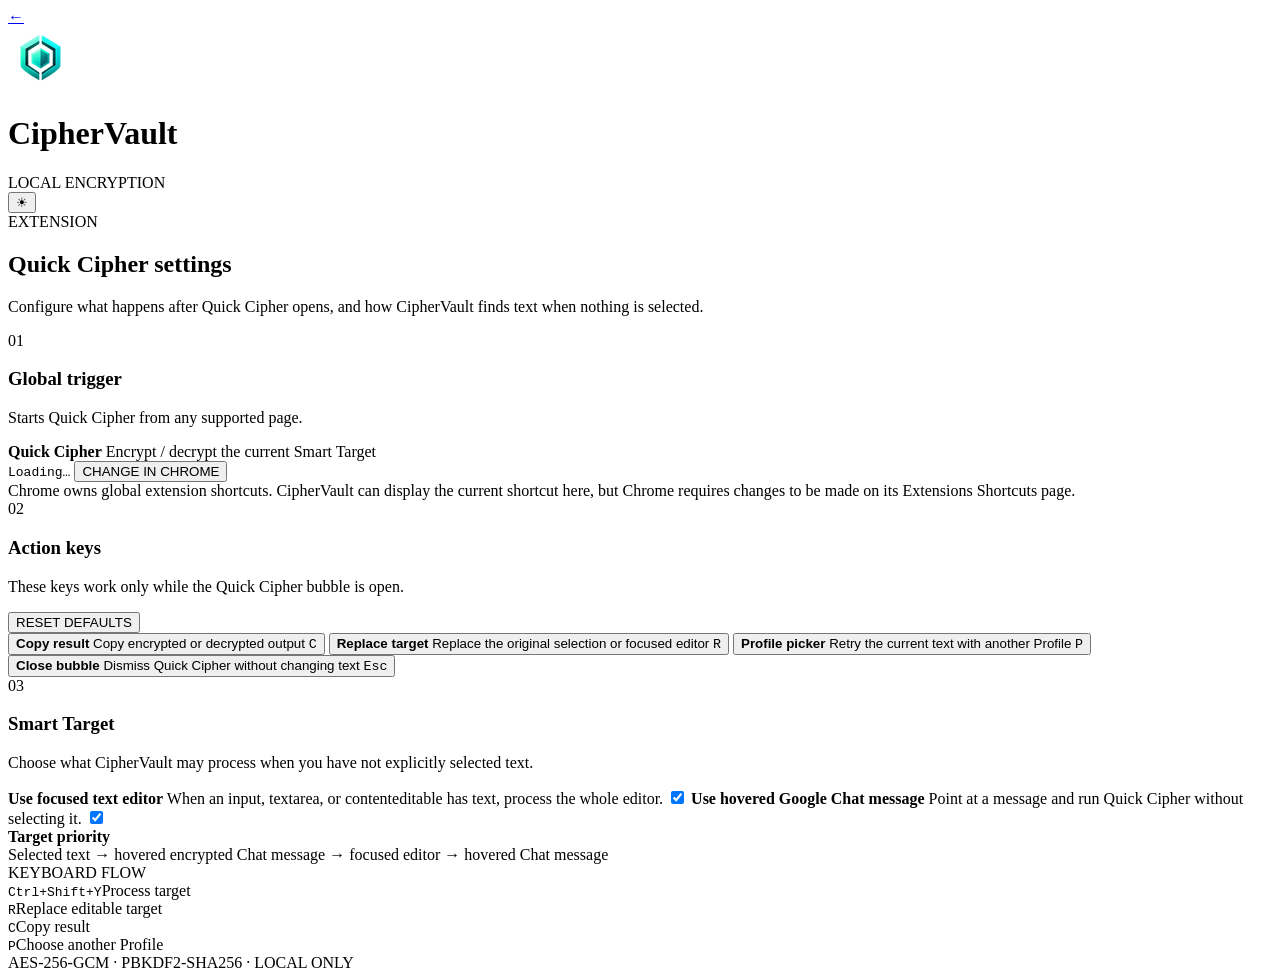
==== settings.html @ 43d810f4 "Add Quick Cipher settings page" ====
<!DOCTYPE html>
<html lang="en" data-theme="dark">
<head>
    <meta charset="UTF-8">
    <meta name="viewport" content="width=device-width, initial-scale=1.0">
    <meta name="color-scheme" content="dark light">
    <title>CipherVault — Quick Cipher</title>
    <link rel="icon" type="image/png" sizes="32x32" href="./icons/icon32.png">
    <link rel="stylesheet" href="settings.css">
</head>
<body>
    <main class="settings-shell">
        <header class="settings-header">
            <a class="back-link" href="index.html" aria-label="Back to CipherVault">←</a>
            <div class="brand-area">
                <img src="./icons/icon64.png" alt="CipherVault">
                <div>
                    <h1><span>Cipher</span><strong>Vault</strong></h1>
                    <span>LOCAL ENCRYPTION</span>
                </div>
            </div>
            <button id="settingsThemeToggle" class="icon-button" type="button" aria-label="Toggle theme">☀</button>
        </header>

        <section class="settings-intro">
            <span class="eyebrow">EXTENSION</span>
            <h2>Quick Cipher settings</h2>
            <p>Configure what happens after Quick Cipher opens, and how CipherVault finds text when nothing is selected.</p>
        </section>

        <section class="settings-card">
            <div class="section-heading">
                <div>
                    <span class="section-index">01</span>
                    <div>
                        <h3>Global trigger</h3>
                        <p>Starts Quick Cipher from any supported page.</p>
                    </div>
                </div>
            </div>

            <div class="setting-row global-row">
                <div class="setting-copy">
                    <strong>Quick Cipher</strong>
                    <span>Encrypt / decrypt the current Smart Target</span>
                </div>
                <div class="global-control">
                    <kbd id="globalShortcut">Loading…</kbd>
                    <button id="changeGlobalShortcut" class="secondary-button" type="button">CHANGE IN CHROME</button>
                </div>
            </div>

            <div class="notice">
                Chrome owns global extension shortcuts. CipherVault can display the current shortcut here, but Chrome requires changes to be made on its Extensions Shortcuts page.
            </div>
        </section>

        <section class="settings-card">
            <div class="section-heading action-heading">
                <div>
                    <span class="section-index">02</span>
                    <div>
                        <h3>Action keys</h3>
                        <p>These keys work only while the Quick Cipher bubble is open.</p>
                    </div>
                </div>
                <button id="resetActionKeys" class="text-button" type="button">RESET DEFAULTS</button>
            </div>

            <div class="key-grid">
                <button class="key-setting" type="button" data-action="copy">
                    <span class="key-copy">
                        <strong>Copy result</strong>
                        <span>Copy encrypted or decrypted output</span>
                    </span>
                    <kbd data-binding="copy">C</kbd>
                </button>

                <button class="key-setting" type="button" data-action="replace">
                    <span class="key-copy">
                        <strong>Replace target</strong>
                        <span>Replace the original selection or focused editor</span>
                    </span>
                    <kbd data-binding="replace">R</kbd>
                </button>

                <button class="key-setting" type="button" data-action="profile">
                    <span class="key-copy">
                        <strong>Profile picker</strong>
                        <span>Retry the current text with another Profile</span>
                    </span>
                    <kbd data-binding="profile">P</kbd>
                </button>

                <button class="key-setting" type="button" data-action="close">
                    <span class="key-copy">
                        <strong>Close bubble</strong>
                        <span>Dismiss Quick Cipher without changing text</span>
                    </span>
                    <kbd data-binding="close">Esc</kbd>
                </button>
            </div>

            <div id="captureHint" class="capture-hint" hidden>
                Press the new shortcut now. Modifier-only keys are ignored. Some browser/system-reserved combinations may not reach the page.
            </div>
            <div id="settingsError" class="settings-error" hidden></div>
        </section>

        <section class="settings-card">
            <div class="section-heading">
                <div>
                    <span class="section-index">03</span>
                    <div>
                        <h3>Smart Target</h3>
                        <p>Choose what CipherVault may process when you have not explicitly selected text.</p>
                    </div>
                </div>
            </div>

            <label class="toggle-row">
                <span>
                    <strong>Use focused text editor</strong>
                    <span>When an input, textarea, or contenteditable has text, process the whole editor.</span>
                </span>
                <input id="smartFocusedEditor" type="checkbox" checked>
                <span class="toggle"></span>
            </label>

            <label class="toggle-row">
                <span>
                    <strong>Use hovered Google Chat message</strong>
                    <span>Point at a message and run Quick Cipher without selecting it.</span>
                </span>
                <input id="smartHoveredGoogleChat" type="checkbox" checked>
                <span class="toggle"></span>
            </label>

            <div class="priority-box">
                <strong>Target priority</strong>
                <div>Selected text → hovered encrypted Chat message → focused editor → hovered Chat message</div>
            </div>
        </section>

        <section class="settings-card flow-card">
            <span class="eyebrow">KEYBOARD FLOW</span>
            <div class="flow-line"><kbd id="flowGlobalKey">Ctrl+Shift+Y</kbd><span>Process target</span></div>
            <div class="flow-line"><kbd id="flowReplaceKey">R</kbd><span>Replace editable target</span></div>
            <div class="flow-line"><kbd id="flowCopyKey">C</kbd><span>Copy result</span></div>
            <div class="flow-line"><kbd id="flowProfileKey">P</kbd><span>Choose another Profile</span></div>
        </section>

        <footer class="settings-footer">AES-256-GCM · PBKDF2-SHA256 · LOCAL ONLY</footer>
    </main>

    <div id="settingsToast" class="toast" role="status" aria-live="polite" hidden></div>
    <script src="settings.js"></script>
</body>
</html>
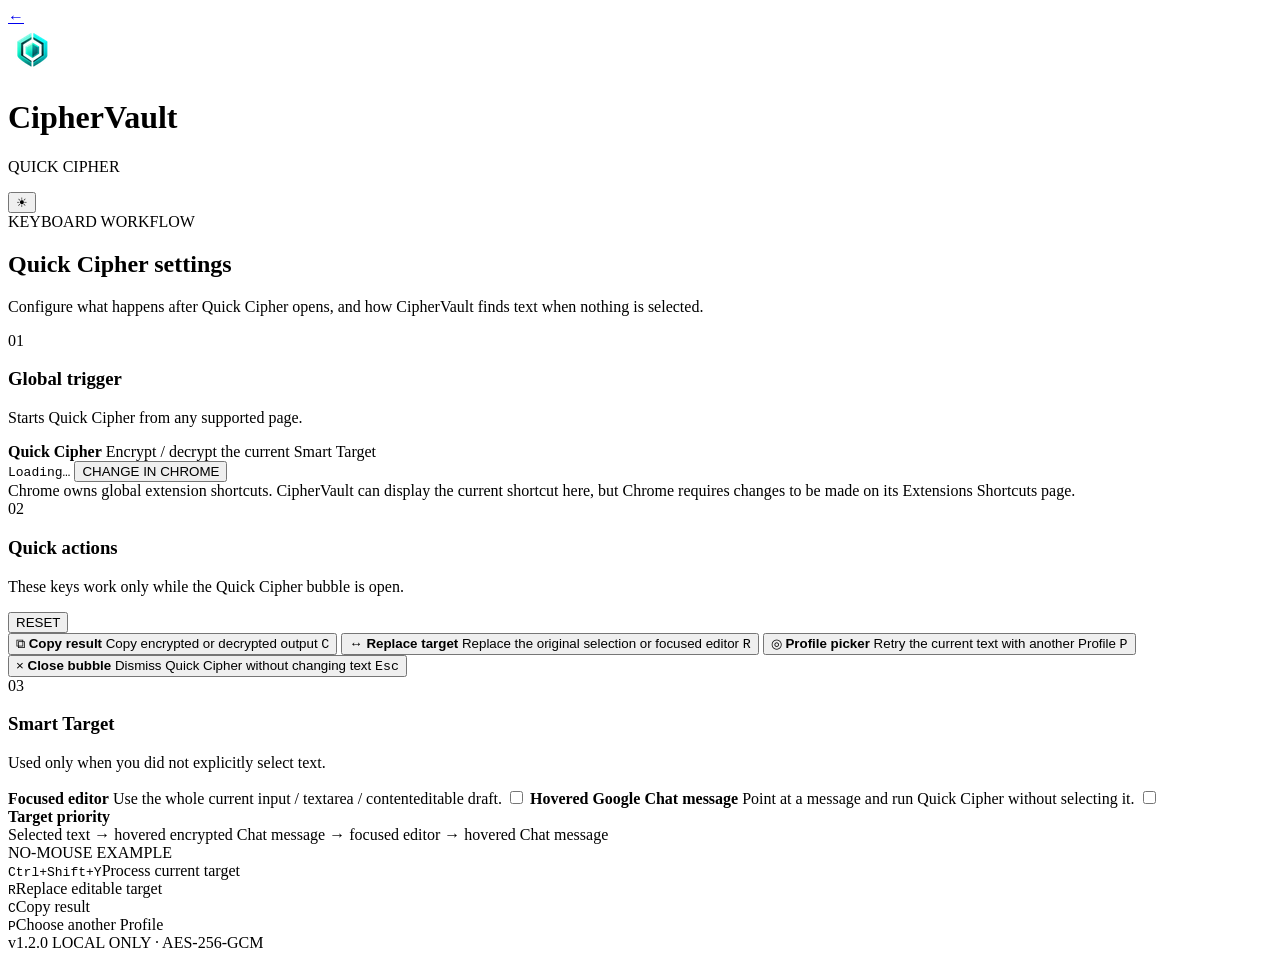
==== commit ef79147e: "Align Quick Cipher settings markup" ====
--- a/settings.html
+++ b/settings.html
@@ -11,19 +11,21 @@
 <body>
     <main class="settings-shell">
         <header class="settings-header">
-            <a class="back-link" href="index.html" aria-label="Back to CipherVault">←</a>
-            <div class="brand-area">
-                <img src="./icons/icon64.png" alt="CipherVault">
+            <a class="back-button" href="index.html" aria-label="Back to CipherVault" title="Back">←</a>
+
+            <div class="brand">
+                <img src="./icons/icon48.png" alt="" class="brand-icon">
                 <div>
-                    <h1><span>Cipher</span><strong>Vault</strong></h1>
-                    <span>LOCAL ENCRYPTION</span>
+                    <h1>Cipher<span>Vault</span></h1>
+                    <p>QUICK CIPHER</p>
                 </div>
             </div>
-            <button id="settingsThemeToggle" class="icon-button" type="button" aria-label="Toggle theme">☀</button>
+
+            <button id="settingsThemeToggle" class="icon-button" type="button" title="Switch theme" aria-label="Switch theme">☀</button>
         </header>
 
-        <section class="settings-intro">
-            <span class="eyebrow">EXTENSION</span>
+        <section class="intro-card">
+            <span class="eyebrow">KEYBOARD WORKFLOW</span>
             <h2>Quick Cipher settings</h2>
             <p>Configure what happens after Quick Cipher opens, and how CipherVault finds text when nothing is selected.</p>
         </section>
@@ -31,7 +33,7 @@
         <section class="settings-card">
             <div class="section-heading">
                 <div>
-                    <span class="section-index">01</span>
+                    <span class="section-number">01</span>
                     <div>
                         <h3>Global trigger</h3>
                         <p>Starts Quick Cipher from any supported page.</p>
@@ -50,26 +52,27 @@
                 </div>
             </div>
 
-            <div class="notice">
+            <div class="info-note">
                 Chrome owns global extension shortcuts. CipherVault can display the current shortcut here, but Chrome requires changes to be made on its Extensions Shortcuts page.
             </div>
         </section>
 
         <section class="settings-card">
-            <div class="section-heading action-heading">
+            <div class="section-heading">
                 <div>
-                    <span class="section-index">02</span>
+                    <span class="section-number">02</span>
                     <div>
-                        <h3>Action keys</h3>
+                        <h3>Quick actions</h3>
                         <p>These keys work only while the Quick Cipher bubble is open.</p>
                     </div>
                 </div>
-                <button id="resetActionKeys" class="text-button" type="button">RESET DEFAULTS</button>
+                <button id="resetActionKeys" class="tiny-button" type="button">RESET</button>
             </div>
 
-            <div class="key-grid">
+            <div class="action-list">
                 <button class="key-setting" type="button" data-action="copy">
-                    <span class="key-copy">
+                    <span class="action-icon">⧉</span>
+                    <span class="setting-copy">
                         <strong>Copy result</strong>
                         <span>Copy encrypted or decrypted output</span>
                     </span>
@@ -77,7 +80,8 @@
                 </button>
 
                 <button class="key-setting" type="button" data-action="replace">
-                    <span class="key-copy">
+                    <span class="action-icon">↔</span>
+                    <span class="setting-copy">
                         <strong>Replace target</strong>
                         <span>Replace the original selection or focused editor</span>
                     </span>
@@ -85,7 +89,8 @@
                 </button>
 
                 <button class="key-setting" type="button" data-action="profile">
-                    <span class="key-copy">
+                    <span class="action-icon">◎</span>
+                    <span class="setting-copy">
                         <strong>Profile picker</strong>
                         <span>Retry the current text with another Profile</span>
                     </span>
@@ -93,7 +98,8 @@
                 </button>
 
                 <button class="key-setting" type="button" data-action="close">
-                    <span class="key-copy">
+                    <span class="action-icon">×</span>
+                    <span class="setting-copy">
                         <strong>Close bubble</strong>
                         <span>Dismiss Quick Cipher without changing text</span>
                     </span>
@@ -110,30 +116,30 @@
         <section class="settings-card">
             <div class="section-heading">
                 <div>
-                    <span class="section-index">03</span>
+                    <span class="section-number">03</span>
                     <div>
                         <h3>Smart Target</h3>
-                        <p>Choose what CipherVault may process when you have not explicitly selected text.</p>
+                        <p>Used only when you did not explicitly select text.</p>
                     </div>
                 </div>
             </div>
 
             <label class="toggle-row">
-                <span>
-                    <strong>Use focused text editor</strong>
-                    <span>When an input, textarea, or contenteditable has text, process the whole editor.</span>
+                <span class="setting-copy">
+                    <strong>Focused editor</strong>
+                    <span>Use the whole current input / textarea / contenteditable draft.</span>
                 </span>
-                <input id="smartFocusedEditor" type="checkbox" checked>
-                <span class="toggle"></span>
+                <input id="smartFocusedEditor" type="checkbox">
+                <span class="switch" aria-hidden="true"></span>
             </label>
 
             <label class="toggle-row">
-                <span>
-                    <strong>Use hovered Google Chat message</strong>
+                <span class="setting-copy">
+                    <strong>Hovered Google Chat message</strong>
                     <span>Point at a message and run Quick Cipher without selecting it.</span>
                 </span>
-                <input id="smartHoveredGoogleChat" type="checkbox" checked>
-                <span class="toggle"></span>
+                <input id="smartHoveredGoogleChat" type="checkbox">
+                <span class="switch" aria-hidden="true"></span>
             </label>
 
             <div class="priority-box">
@@ -142,18 +148,21 @@
             </div>
         </section>
 
-        <section class="settings-card flow-card">
-            <span class="eyebrow">KEYBOARD FLOW</span>
-            <div class="flow-line"><kbd id="flowGlobalKey">Ctrl+Shift+Y</kbd><span>Process target</span></div>
+        <section class="flow-card">
+            <span class="eyebrow">NO-MOUSE EXAMPLE</span>
+            <div class="flow-line"><kbd id="flowGlobalKey">Ctrl+Shift+Y</kbd><span>Process current target</span></div>
             <div class="flow-line"><kbd id="flowReplaceKey">R</kbd><span>Replace editable target</span></div>
             <div class="flow-line"><kbd id="flowCopyKey">C</kbd><span>Copy result</span></div>
             <div class="flow-line"><kbd id="flowProfileKey">P</kbd><span>Choose another Profile</span></div>
         </section>
 
-        <footer class="settings-footer">AES-256-GCM · PBKDF2-SHA256 · LOCAL ONLY</footer>
+        <footer class="settings-footer">
+            <span>v1.2.0</span>
+            <span>LOCAL ONLY · AES-256-GCM</span>
+        </footer>
     </main>
 
-    <div id="settingsToast" class="toast" role="status" aria-live="polite" hidden></div>
+    <div id="settingsToast" class="toast" hidden></div>
     <script src="settings.js"></script>
 </body>
 </html>
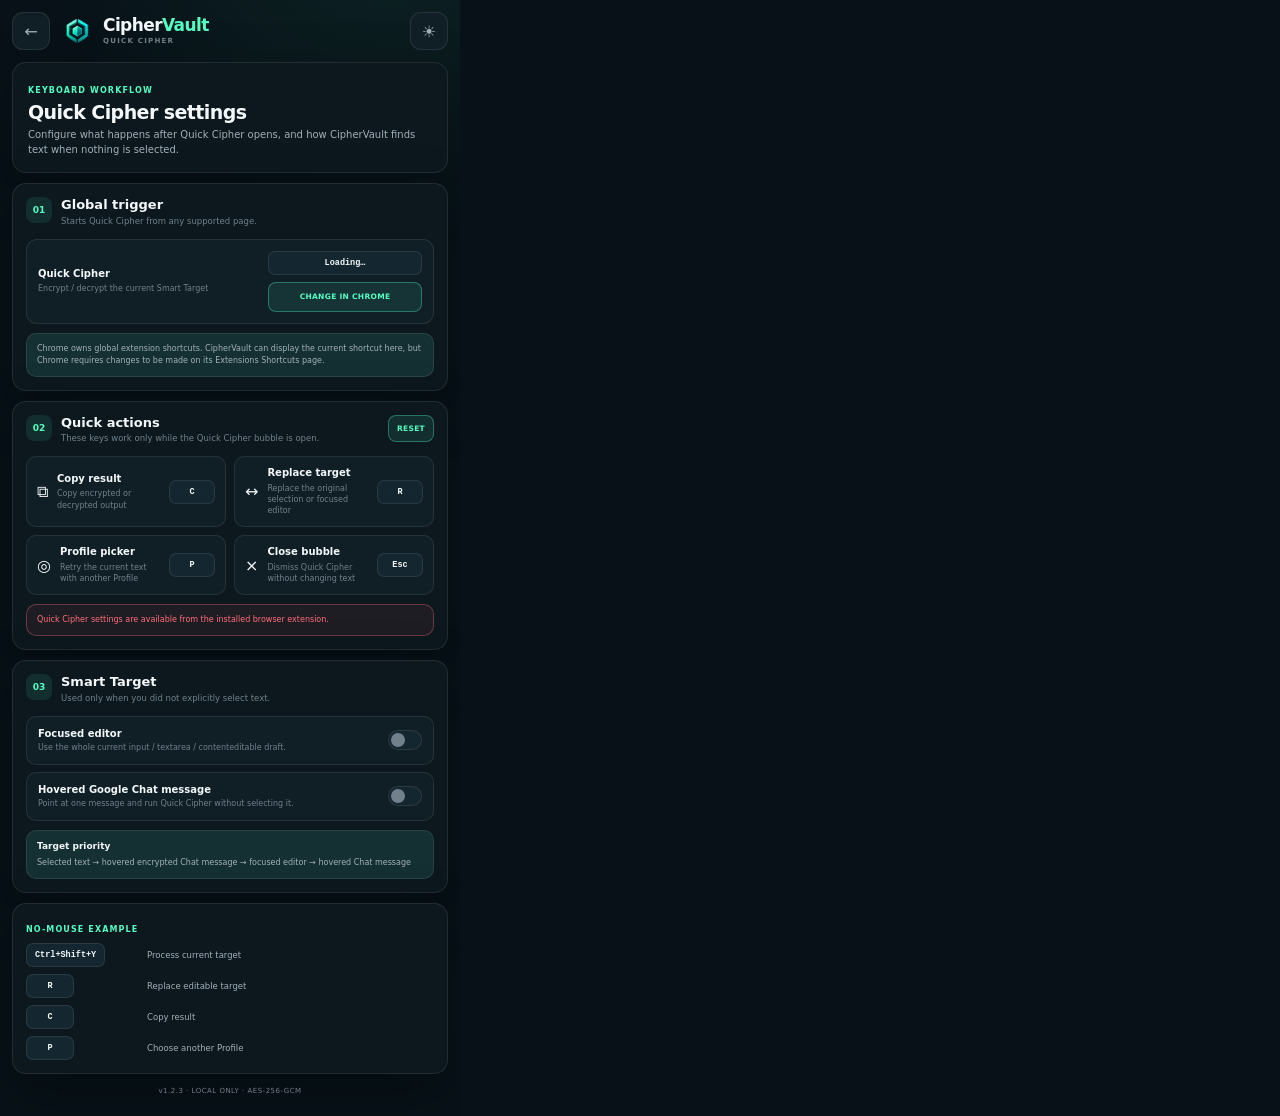
==== commit 5184d795: "Fix Smart Target selection and settings toggles" ====
--- a/settings.html
+++ b/settings.html
@@ -11,20 +11,20 @@
 <body>
     <main class="settings-shell">
         <header class="settings-header">
-            <a class="back-button" href="index.html" aria-label="Back to CipherVault" title="Back">←</a>
+            <a class="back-link" href="index.html" aria-label="Back to CipherVault" title="Back">←</a>
 
-            <div class="brand">
+            <div class="brand-area">
                 <img src="./icons/icon48.png" alt="" class="brand-icon">
                 <div>
-                    <h1>Cipher<span>Vault</span></h1>
-                    <p>QUICK CIPHER</p>
+                    <h1>Cipher<strong>Vault</strong></h1>
+                    <span>QUICK CIPHER</span>
                 </div>
             </div>
 
             <button id="settingsThemeToggle" class="icon-button" type="button" title="Switch theme" aria-label="Switch theme">☀</button>
         </header>
 
-        <section class="intro-card">
+        <section class="settings-intro">
             <span class="eyebrow">KEYBOARD WORKFLOW</span>
             <h2>Quick Cipher settings</h2>
             <p>Configure what happens after Quick Cipher opens, and how CipherVault finds text when nothing is selected.</p>
@@ -33,7 +33,7 @@
         <section class="settings-card">
             <div class="section-heading">
                 <div>
-                    <span class="section-number">01</span>
+                    <span class="section-index">01</span>
                     <div>
                         <h3>Global trigger</h3>
                         <p>Starts Quick Cipher from any supported page.</p>
@@ -41,7 +41,7 @@
                 </div>
             </div>
 
-            <div class="setting-row global-row">
+            <div class="global-row">
                 <div class="setting-copy">
                     <strong>Quick Cipher</strong>
                     <span>Encrypt / decrypt the current Smart Target</span>
@@ -52,7 +52,7 @@
                 </div>
             </div>
 
-            <div class="info-note">
+            <div class="notice">
                 Chrome owns global extension shortcuts. CipherVault can display the current shortcut here, but Chrome requires changes to be made on its Extensions Shortcuts page.
             </div>
         </section>
@@ -60,19 +60,19 @@
         <section class="settings-card">
             <div class="section-heading">
                 <div>
-                    <span class="section-number">02</span>
+                    <span class="section-index">02</span>
                     <div>
                         <h3>Quick actions</h3>
                         <p>These keys work only while the Quick Cipher bubble is open.</p>
                     </div>
                 </div>
-                <button id="resetActionKeys" class="tiny-button" type="button">RESET</button>
+                <button id="resetActionKeys" class="text-button" type="button">RESET</button>
             </div>
 
-            <div class="action-list">
+            <div class="key-grid">
                 <button class="key-setting" type="button" data-action="copy">
                     <span class="action-icon">⧉</span>
-                    <span class="setting-copy">
+                    <span class="key-copy">
                         <strong>Copy result</strong>
                         <span>Copy encrypted or decrypted output</span>
                     </span>
@@ -81,7 +81,7 @@
 
                 <button class="key-setting" type="button" data-action="replace">
                     <span class="action-icon">↔</span>
-                    <span class="setting-copy">
+                    <span class="key-copy">
                         <strong>Replace target</strong>
                         <span>Replace the original selection or focused editor</span>
                     </span>
@@ -90,7 +90,7 @@
 
                 <button class="key-setting" type="button" data-action="profile">
                     <span class="action-icon">◎</span>
-                    <span class="setting-copy">
+                    <span class="key-copy">
                         <strong>Profile picker</strong>
                         <span>Retry the current text with another Profile</span>
                     </span>
@@ -99,7 +99,7 @@
 
                 <button class="key-setting" type="button" data-action="close">
                     <span class="action-icon">×</span>
-                    <span class="setting-copy">
+                    <span class="key-copy">
                         <strong>Close bubble</strong>
                         <span>Dismiss Quick Cipher without changing text</span>
                     </span>
@@ -116,7 +116,7 @@
         <section class="settings-card">
             <div class="section-heading">
                 <div>
-                    <span class="section-number">03</span>
+                    <span class="section-index">03</span>
                     <div>
                         <h3>Smart Target</h3>
                         <p>Used only when you did not explicitly select text.</p>
@@ -124,22 +124,22 @@
                 </div>
             </div>
 
-            <label class="toggle-row">
-                <span class="setting-copy">
+            <label class="toggle-row" data-setting-row="focusedEditor">
+                <span>
                     <strong>Focused editor</strong>
                     <span>Use the whole current input / textarea / contenteditable draft.</span>
                 </span>
                 <input id="smartFocusedEditor" type="checkbox">
-                <span class="switch" aria-hidden="true"></span>
+                <span class="toggle" aria-hidden="true"></span>
             </label>
 
-            <label class="toggle-row">
-                <span class="setting-copy">
+            <label class="toggle-row" data-setting-row="hoveredGoogleChat">
+                <span>
                     <strong>Hovered Google Chat message</strong>
-                    <span>Point at a message and run Quick Cipher without selecting it.</span>
+                    <span>Point at one message and run Quick Cipher without selecting it.</span>
                 </span>
                 <input id="smartHoveredGoogleChat" type="checkbox">
-                <span class="switch" aria-hidden="true"></span>
+                <span class="toggle" aria-hidden="true"></span>
             </label>
 
             <div class="priority-box">
@@ -157,8 +157,8 @@
         </section>
 
         <footer class="settings-footer">
-            <span>v1.2.0</span>
-            <span>LOCAL ONLY · AES-256-GCM</span>
+            <span>v1.2.3</span>
+            <span> · LOCAL ONLY · AES-256-GCM</span>
         </footer>
     </main>
 
--- a/settings.css
+++ b/settings.css
@@ -0,0 +1,515 @@
+:root {
+    --bg: #071117;
+    --surface: #0c171e;
+    --surface-2: #101e26;
+    --surface-3: #142730;
+    --border: rgba(255, 255, 255, 0.09);
+    --border-strong: rgba(84, 255, 194, 0.34);
+    --text: #f4f8f9;
+    --text-soft: #a2b0b9;
+    --muted: #71808a;
+    --accent: #54ffc2;
+    --accent-2: #20d9ad;
+    --accent-soft: rgba(84, 255, 194, 0.10);
+    --danger: #ff6d76;
+    --shadow: 0 18px 55px rgba(0, 0, 0, 0.26);
+}
+
+:root[data-theme="light"] {
+    --bg: #eef3f5;
+    --surface: #ffffff;
+    --surface-2: #f7fafb;
+    --surface-3: #eef4f5;
+    --border: rgba(15, 23, 42, 0.10);
+    --border-strong: rgba(20, 180, 135, 0.30);
+    --text: #172033;
+    --text-soft: #5e6b78;
+    --muted: #85919d;
+    --accent: #0cae82;
+    --accent-2: #069873;
+    --accent-soft: rgba(12, 174, 130, 0.09);
+    --danger: #d84e59;
+    --shadow: 0 16px 42px rgba(36, 50, 60, 0.12);
+}
+
+* {
+    box-sizing: border-box;
+}
+
+html,
+body {
+    margin: 0;
+    width: 460px !important;
+    min-width: 460px !important;
+    max-width: 460px !important;
+    min-height: 580px;
+    overflow-x: hidden;
+}
+
+html {
+    background: var(--bg);
+}
+
+body {
+    background:
+        radial-gradient(circle at 85% -10%, rgba(84, 255, 194, .08), transparent 28%),
+        var(--bg);
+    color: var(--text);
+    font-family: Inter, ui-sans-serif, system-ui, -apple-system, BlinkMacSystemFont, "Segoe UI", sans-serif;
+    overflow-y: auto;
+}
+
+button,
+input {
+    font: inherit;
+}
+
+button {
+    color: inherit;
+}
+
+button:focus-visible,
+a:focus-visible,
+input:focus-visible {
+    outline: 2px solid var(--accent);
+    outline-offset: 2px;
+}
+
+.settings-shell {
+    width: 100%;
+    padding: 12px;
+}
+
+.settings-header {
+    display: grid;
+    grid-template-columns: 38px minmax(0, 1fr) 38px;
+    gap: 10px;
+    align-items: center;
+    margin-bottom: 12px;
+}
+
+.back-link,
+.icon-button {
+    width: 38px;
+    height: 38px;
+    display: grid;
+    place-items: center;
+    border: 1px solid var(--border);
+    border-radius: 11px;
+    background: var(--surface-2);
+    color: var(--text-soft);
+    text-decoration: none;
+    cursor: pointer;
+}
+
+.back-link:hover,
+.icon-button:hover {
+    border-color: var(--border-strong);
+    color: var(--accent);
+}
+
+.brand-area {
+    display: flex;
+    align-items: center;
+    gap: 9px;
+    min-width: 0;
+}
+
+.brand-area img {
+    width: 34px;
+    height: 34px;
+    flex: 0 0 auto;
+}
+
+.brand-area > div {
+    min-width: 0;
+}
+
+.brand-area h1 {
+    margin: 0;
+    font-size: 17px;
+    line-height: 1;
+    letter-spacing: -.035em;
+    white-space: nowrap;
+}
+
+.brand-area h1 strong {
+    color: var(--accent);
+}
+
+.brand-area > div > span {
+    display: block;
+    margin-top: 3px;
+    color: var(--muted);
+    font-size: 7px;
+    font-weight: 800;
+    letter-spacing: .18em;
+}
+
+.settings-intro,
+.settings-card,
+.flow-card {
+    width: 100%;
+    margin-bottom: 10px;
+    border: 1px solid var(--border);
+    border-radius: 14px;
+    background: var(--surface);
+    box-shadow: var(--shadow);
+}
+
+.settings-intro {
+    padding: 15px;
+}
+
+.eyebrow {
+    color: var(--accent);
+    font-size: 8px;
+    font-weight: 850;
+    letter-spacing: .14em;
+}
+
+.settings-intro h2 {
+    margin: 5px 0 4px;
+    font-size: 19px;
+    line-height: 1.12;
+    letter-spacing: -.03em;
+}
+
+.settings-intro p {
+    margin: 0;
+    color: var(--text-soft);
+    font-size: 10px;
+    line-height: 1.5;
+}
+
+.settings-card {
+    padding: 13px;
+}
+
+.section-heading {
+    display: flex;
+    align-items: flex-start;
+    justify-content: space-between;
+    gap: 10px;
+    margin-bottom: 11px;
+}
+
+.section-heading > div {
+    display: flex;
+    align-items: flex-start;
+    gap: 9px;
+    min-width: 0;
+}
+
+.section-index {
+    width: 26px;
+    height: 26px;
+    flex: 0 0 26px;
+    display: grid;
+    place-items: center;
+    border-radius: 8px;
+    background: var(--accent-soft);
+    color: var(--accent);
+    font-size: 9px;
+    font-weight: 900;
+}
+
+.section-heading h3 {
+    margin: 0;
+    font-size: 13px;
+    line-height: 1.2;
+}
+
+.section-heading p {
+    margin: 3px 0 0;
+    color: var(--muted);
+    font-size: 8.5px;
+    line-height: 1.4;
+}
+
+.global-row {
+    width: 100%;
+    display: flex;
+    align-items: center;
+    gap: 12px;
+    padding: 11px;
+    border: 1px solid var(--border);
+    border-radius: 11px;
+    background: var(--surface-2);
+}
+
+.setting-copy,
+.key-copy {
+    min-width: 0;
+    flex: 1 1 auto;
+    display: grid;
+    gap: 3px;
+}
+
+.setting-copy strong,
+.key-copy strong {
+    font-size: 10px;
+    line-height: 1.25;
+}
+
+.setting-copy span,
+.key-copy span {
+    color: var(--muted);
+    font-size: 8px;
+    line-height: 1.4;
+}
+
+.global-control {
+    flex: 0 0 154px;
+    display: grid;
+    justify-items: stretch;
+    gap: 7px;
+}
+
+kbd {
+    min-width: 48px;
+    display: inline-flex;
+    align-items: center;
+    justify-content: center;
+    padding: 6px 8px;
+    border: 1px solid var(--border);
+    border-radius: 7px;
+    background: var(--surface-3);
+    color: var(--text);
+    font-family: ui-monospace, SFMono-Regular, Menlo, Consolas, monospace;
+    font-size: 8.5px;
+    font-weight: 800;
+    white-space: nowrap;
+}
+
+.secondary-button,
+.text-button {
+    border: 1px solid var(--border-strong);
+    border-radius: 8px;
+    background: var(--accent-soft);
+    color: var(--accent);
+    cursor: pointer;
+    font-size: 7.5px;
+    font-weight: 850;
+    letter-spacing: .04em;
+}
+
+.secondary-button {
+    min-height: 30px;
+    padding: 0 9px;
+}
+
+.text-button {
+    flex: 0 0 auto;
+    min-height: 27px;
+    padding: 0 8px;
+}
+
+.secondary-button:hover,
+.text-button:hover {
+    background: color-mix(in srgb, var(--accent-soft) 65%, var(--accent) 15%);
+}
+
+.notice,
+.priority-box,
+.capture-hint,
+.settings-error {
+    margin-top: 9px;
+    padding: 9px 10px;
+    border-radius: 10px;
+    font-size: 8px;
+    line-height: 1.5;
+}
+
+.notice,
+.priority-box {
+    border: 1px solid var(--border);
+    background: color-mix(in srgb, var(--surface-2) 92%, var(--accent) 8%);
+    color: var(--text-soft);
+}
+
+.priority-box strong {
+    display: block;
+    margin-bottom: 3px;
+    color: var(--text);
+    font-size: 9px;
+}
+
+.capture-hint {
+    border: 1px solid var(--border-strong);
+    background: var(--accent-soft);
+    color: var(--accent);
+}
+
+.settings-error {
+    border: 1px solid color-mix(in srgb, var(--danger) 35%, transparent);
+    background: color-mix(in srgb, var(--danger) 8%, transparent);
+    color: var(--danger);
+}
+
+.key-grid {
+    display: grid;
+    grid-template-columns: 1fr 1fr;
+    gap: 8px;
+}
+
+.key-setting {
+    width: 100%;
+    min-width: 0;
+    display: flex;
+    align-items: center;
+    gap: 9px;
+    padding: 10px;
+    border: 1px solid var(--border);
+    border-radius: 10px;
+    background: var(--surface-2);
+    cursor: pointer;
+    text-align: left;
+}
+
+.key-setting:hover,
+.key-setting.listening {
+    border-color: var(--border-strong);
+}
+
+.key-setting.listening {
+    background: var(--accent-soft);
+}
+
+.key-setting kbd {
+    flex: 0 0 auto;
+    min-width: 46px;
+}
+
+.toggle-row {
+    width: 100%;
+    position: relative;
+    display: flex;
+    align-items: center;
+    gap: 12px;
+    margin-top: 7px;
+    padding: 11px;
+    border: 1px solid var(--border);
+    border-radius: 10px;
+    background: var(--surface-2);
+    cursor: pointer;
+}
+
+.toggle-row > span:first-child {
+    min-width: 0;
+    flex: 1 1 auto;
+    display: grid;
+    gap: 3px;
+}
+
+.toggle-row > span:first-child strong {
+    font-size: 10px;
+}
+
+.toggle-row > span:first-child span {
+    color: var(--muted);
+    font-size: 8px;
+    line-height: 1.4;
+}
+
+.toggle-row input {
+    position: absolute;
+    opacity: 0;
+    pointer-events: none;
+}
+
+.toggle {
+    width: 34px;
+    height: 20px;
+    flex: 0 0 34px;
+    position: relative;
+    border: 1px solid var(--border);
+    border-radius: 999px;
+    background: var(--surface-3);
+    transition: .16s ease;
+}
+
+.toggle::after {
+    content: "";
+    position: absolute;
+    top: 2px;
+    left: 2px;
+    width: 14px;
+    height: 14px;
+    border-radius: 50%;
+    background: var(--muted);
+    transition: .16s ease;
+}
+
+.toggle-row input:checked + .toggle {
+    border-color: transparent;
+    background: linear-gradient(135deg, var(--accent), var(--accent-2));
+}
+
+.toggle-row input:checked + .toggle::after {
+    left: 16px;
+    background: #06241b;
+}
+
+.flow-card {
+    padding: 13px;
+}
+
+.flow-line {
+    display: grid;
+    grid-template-columns: 112px minmax(0, 1fr);
+    align-items: center;
+    gap: 9px;
+    margin-top: 7px;
+}
+
+.flow-line span {
+    color: var(--text-soft);
+    font-size: 8.5px;
+}
+
+.flow-line kbd {
+    justify-self: start;
+}
+
+.settings-footer {
+    padding: 3px 4px 9px;
+    color: var(--muted);
+    font-size: 7px;
+    letter-spacing: .07em;
+    text-align: center;
+}
+
+.toast {
+    position: fixed;
+    left: 50%;
+    bottom: 14px;
+    z-index: 1000;
+    transform: translateX(-50%);
+    max-width: calc(100% - 28px);
+    padding: 9px 12px;
+    border: 1px solid var(--border-strong);
+    border-radius: 9px;
+    background: var(--surface);
+    color: var(--accent);
+    box-shadow: var(--shadow);
+    font-size: 8px;
+    font-weight: 800;
+    text-align: center;
+}
+
+@media (max-width: 380px) {
+    .key-grid {
+        grid-template-columns: 1fr;
+    }
+
+    .global-row {
+        align-items: stretch;
+        flex-direction: column;
+    }
+
+    .global-control {
+        flex-basis: auto;
+        width: 100%;
+    }
+}
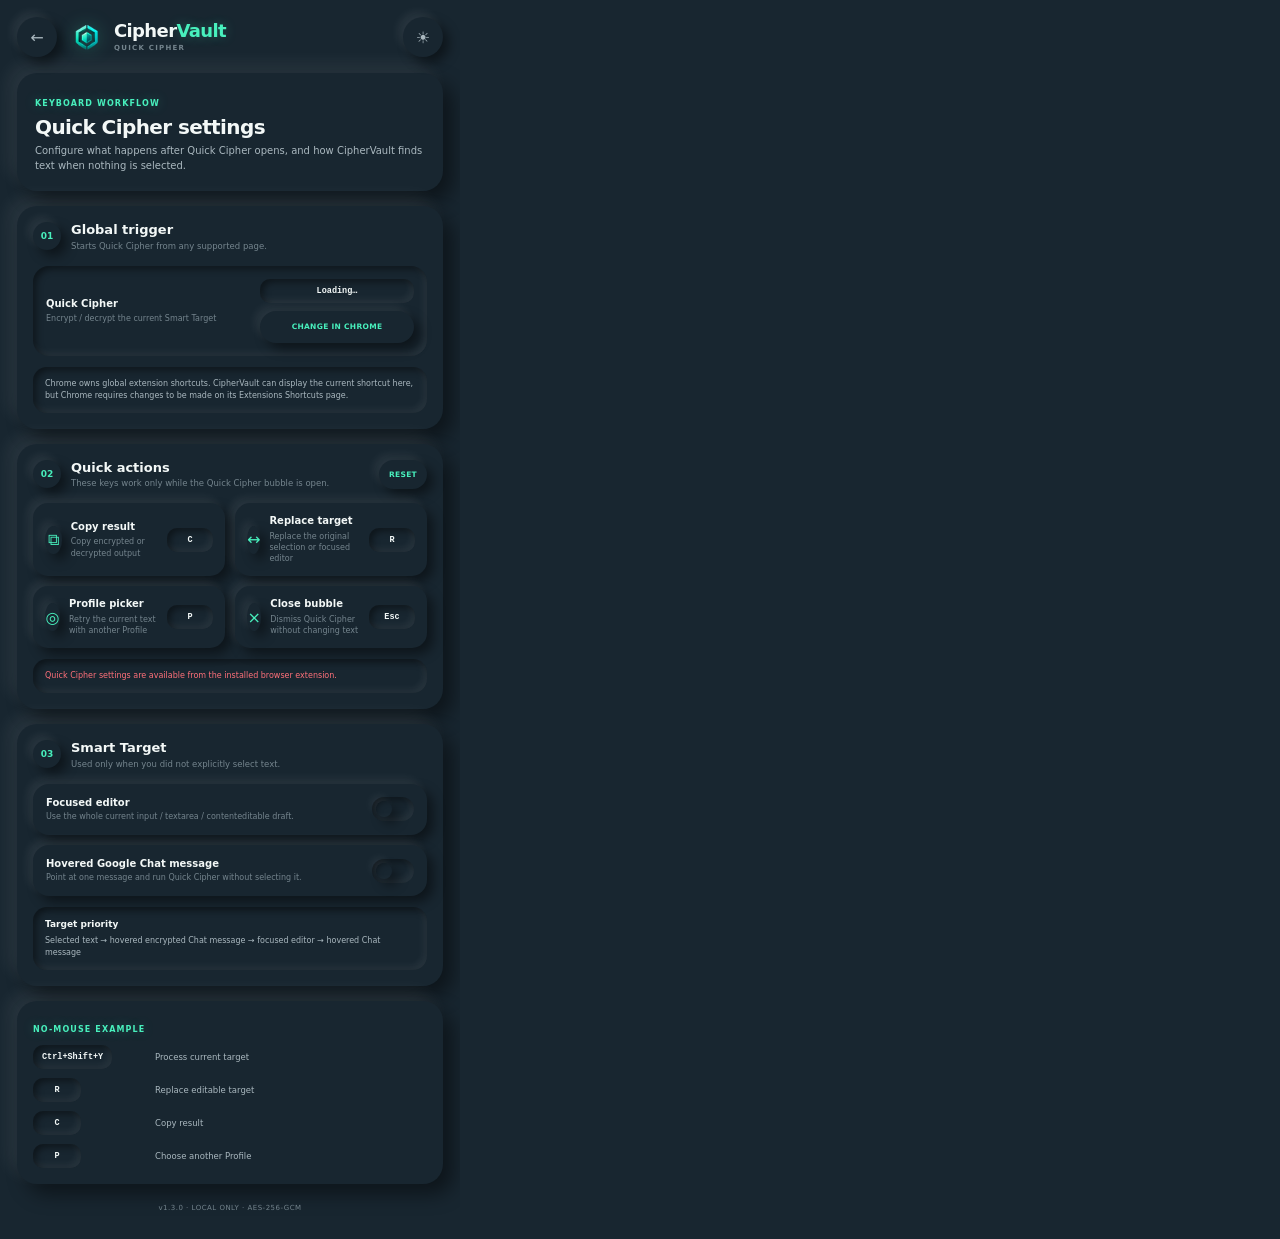
==== commit 2f815daf: "Redesign CipherVault with pure green neumorphism" ====
--- a/settings.html
+++ b/settings.html
@@ -157,7 +157,7 @@
         </section>
 
         <footer class="settings-footer">
-            <span>v1.2.3</span>
+            <span>v1.3.0</span>
             <span> · LOCAL ONLY · AES-256-GCM</span>
         </footer>
     </main>
--- a/settings.css
+++ b/settings.css
@@ -1,515 +1,46 @@
 :root {
-    --bg: #071117;
-    --surface: #0c171e;
-    --surface-2: #101e26;
-    --surface-3: #142730;
-    --border: rgba(255, 255, 255, 0.09);
-    --border-strong: rgba(84, 255, 194, 0.34);
-    --text: #f4f8f9;
-    --text-soft: #a2b0b9;
-    --muted: #71808a;
-    --accent: #54ffc2;
-    --accent-2: #20d9ad;
-    --accent-soft: rgba(84, 255, 194, 0.10);
-    --danger: #ff6d76;
-    --shadow: 0 18px 55px rgba(0, 0, 0, 0.26);
+    --bg:#182630; --surface:#182630; --surface-soft:#1c2b36;
+    --text:#f3f8f7; --text-soft:#aab8bf; --muted:#74848d;
+    --accent:#48f0bd; --accent-2:#20d7a2; --accent-soft:rgba(72,240,189,.15); --accent-glow:rgba(72,240,189,.28);
+    --danger:#ff707a;
+    --neu-light:rgba(255,255,255,.075); --neu-dark:rgba(0,0,0,.46);
+    --raised:10px 10px 20px var(--neu-dark),-9px -9px 18px var(--neu-light);
+    --raised-sm:6px 6px 12px var(--neu-dark),-5px -5px 10px var(--neu-light);
+    --inset:inset 5px 5px 10px var(--neu-dark),inset -5px -5px 10px var(--neu-light);
+    --inset-sm:inset 3px 3px 7px var(--neu-dark),inset -3px -3px 7px var(--neu-light);
 }
-
 :root[data-theme="light"] {
-    --bg: #eef3f5;
-    --surface: #ffffff;
-    --surface-2: #f7fafb;
-    --surface-3: #eef4f5;
-    --border: rgba(15, 23, 42, 0.10);
-    --border-strong: rgba(20, 180, 135, 0.30);
-    --text: #172033;
-    --text-soft: #5e6b78;
-    --muted: #85919d;
-    --accent: #0cae82;
-    --accent-2: #069873;
-    --accent-soft: rgba(12, 174, 130, 0.09);
-    --danger: #d84e59;
-    --shadow: 0 16px 42px rgba(36, 50, 60, 0.12);
+    --bg:#e7edf3; --surface:#e7edf3; --surface-soft:#edf2f7;
+    --text:#26364d; --text-soft:#607188; --muted:#8290a1;
+    --accent:#19c996; --accent-2:#0eb987; --accent-soft:rgba(25,201,150,.13); --accent-glow:rgba(25,201,150,.20);
+    --danger:#d95663;
+    --neu-light:rgba(255,255,255,.96); --neu-dark:rgba(164,176,190,.48);
+    --raised:10px 10px 20px var(--neu-dark),-10px -10px 20px var(--neu-light);
+    --raised-sm:6px 6px 12px var(--neu-dark),-6px -6px 12px var(--neu-light);
+    --inset:inset 5px 5px 10px var(--neu-dark),inset -5px -5px 10px var(--neu-light);
+    --inset-sm:inset 3px 3px 7px var(--neu-dark),inset -3px -3px 7px var(--neu-light);
 }
-
-* {
-    box-sizing: border-box;
-}
-
-html,
-body {
-    margin: 0;
-    width: 460px !important;
-    min-width: 460px !important;
-    max-width: 460px !important;
-    min-height: 580px;
-    overflow-x: hidden;
-}
-
-html {
-    background: var(--bg);
-}
-
-body {
-    background:
-        radial-gradient(circle at 85% -10%, rgba(84, 255, 194, .08), transparent 28%),
-        var(--bg);
-    color: var(--text);
-    font-family: Inter, ui-sans-serif, system-ui, -apple-system, BlinkMacSystemFont, "Segoe UI", sans-serif;
-    overflow-y: auto;
-}
-
-button,
-input {
-    font: inherit;
-}
-
-button {
-    color: inherit;
-}
-
-button:focus-visible,
-a:focus-visible,
-input:focus-visible {
-    outline: 2px solid var(--accent);
-    outline-offset: 2px;
-}
-
-.settings-shell {
-    width: 100%;
-    padding: 12px;
-}
-
-.settings-header {
-    display: grid;
-    grid-template-columns: 38px minmax(0, 1fr) 38px;
-    gap: 10px;
-    align-items: center;
-    margin-bottom: 12px;
-}
-
-.back-link,
-.icon-button {
-    width: 38px;
-    height: 38px;
-    display: grid;
-    place-items: center;
-    border: 1px solid var(--border);
-    border-radius: 11px;
-    background: var(--surface-2);
-    color: var(--text-soft);
-    text-decoration: none;
-    cursor: pointer;
-}
-
-.back-link:hover,
-.icon-button:hover {
-    border-color: var(--border-strong);
-    color: var(--accent);
-}
-
-.brand-area {
-    display: flex;
-    align-items: center;
-    gap: 9px;
-    min-width: 0;
-}
-
-.brand-area img {
-    width: 34px;
-    height: 34px;
-    flex: 0 0 auto;
-}
-
-.brand-area > div {
-    min-width: 0;
-}
-
-.brand-area h1 {
-    margin: 0;
-    font-size: 17px;
-    line-height: 1;
-    letter-spacing: -.035em;
-    white-space: nowrap;
-}
-
-.brand-area h1 strong {
-    color: var(--accent);
-}
-
-.brand-area > div > span {
-    display: block;
-    margin-top: 3px;
-    color: var(--muted);
-    font-size: 7px;
-    font-weight: 800;
-    letter-spacing: .18em;
-}
-
-.settings-intro,
-.settings-card,
-.flow-card {
-    width: 100%;
-    margin-bottom: 10px;
-    border: 1px solid var(--border);
-    border-radius: 14px;
-    background: var(--surface);
-    box-shadow: var(--shadow);
-}
-
-.settings-intro {
-    padding: 15px;
-}
-
-.eyebrow {
-    color: var(--accent);
-    font-size: 8px;
-    font-weight: 850;
-    letter-spacing: .14em;
-}
-
-.settings-intro h2 {
-    margin: 5px 0 4px;
-    font-size: 19px;
-    line-height: 1.12;
-    letter-spacing: -.03em;
-}
-
-.settings-intro p {
-    margin: 0;
-    color: var(--text-soft);
-    font-size: 10px;
-    line-height: 1.5;
-}
-
-.settings-card {
-    padding: 13px;
-}
-
-.section-heading {
-    display: flex;
-    align-items: flex-start;
-    justify-content: space-between;
-    gap: 10px;
-    margin-bottom: 11px;
-}
-
-.section-heading > div {
-    display: flex;
-    align-items: flex-start;
-    gap: 9px;
-    min-width: 0;
-}
-
-.section-index {
-    width: 26px;
-    height: 26px;
-    flex: 0 0 26px;
-    display: grid;
-    place-items: center;
-    border-radius: 8px;
-    background: var(--accent-soft);
-    color: var(--accent);
-    font-size: 9px;
-    font-weight: 900;
-}
-
-.section-heading h3 {
-    margin: 0;
-    font-size: 13px;
-    line-height: 1.2;
-}
-
-.section-heading p {
-    margin: 3px 0 0;
-    color: var(--muted);
-    font-size: 8.5px;
-    line-height: 1.4;
-}
-
-.global-row {
-    width: 100%;
-    display: flex;
-    align-items: center;
-    gap: 12px;
-    padding: 11px;
-    border: 1px solid var(--border);
-    border-radius: 11px;
-    background: var(--surface-2);
-}
-
-.setting-copy,
-.key-copy {
-    min-width: 0;
-    flex: 1 1 auto;
-    display: grid;
-    gap: 3px;
-}
-
-.setting-copy strong,
-.key-copy strong {
-    font-size: 10px;
-    line-height: 1.25;
-}
-
-.setting-copy span,
-.key-copy span {
-    color: var(--muted);
-    font-size: 8px;
-    line-height: 1.4;
-}
-
-.global-control {
-    flex: 0 0 154px;
-    display: grid;
-    justify-items: stretch;
-    gap: 7px;
-}
-
-kbd {
-    min-width: 48px;
-    display: inline-flex;
-    align-items: center;
-    justify-content: center;
-    padding: 6px 8px;
-    border: 1px solid var(--border);
-    border-radius: 7px;
-    background: var(--surface-3);
-    color: var(--text);
-    font-family: ui-monospace, SFMono-Regular, Menlo, Consolas, monospace;
-    font-size: 8.5px;
-    font-weight: 800;
-    white-space: nowrap;
-}
-
-.secondary-button,
-.text-button {
-    border: 1px solid var(--border-strong);
-    border-radius: 8px;
-    background: var(--accent-soft);
-    color: var(--accent);
-    cursor: pointer;
-    font-size: 7.5px;
-    font-weight: 850;
-    letter-spacing: .04em;
-}
-
-.secondary-button {
-    min-height: 30px;
-    padding: 0 9px;
-}
-
-.text-button {
-    flex: 0 0 auto;
-    min-height: 27px;
-    padding: 0 8px;
-}
-
-.secondary-button:hover,
-.text-button:hover {
-    background: color-mix(in srgb, var(--accent-soft) 65%, var(--accent) 15%);
-}
-
-.notice,
-.priority-box,
-.capture-hint,
-.settings-error {
-    margin-top: 9px;
-    padding: 9px 10px;
-    border-radius: 10px;
-    font-size: 8px;
-    line-height: 1.5;
-}
-
-.notice,
-.priority-box {
-    border: 1px solid var(--border);
-    background: color-mix(in srgb, var(--surface-2) 92%, var(--accent) 8%);
-    color: var(--text-soft);
-}
-
-.priority-box strong {
-    display: block;
-    margin-bottom: 3px;
-    color: var(--text);
-    font-size: 9px;
-}
-
-.capture-hint {
-    border: 1px solid var(--border-strong);
-    background: var(--accent-soft);
-    color: var(--accent);
-}
-
-.settings-error {
-    border: 1px solid color-mix(in srgb, var(--danger) 35%, transparent);
-    background: color-mix(in srgb, var(--danger) 8%, transparent);
-    color: var(--danger);
-}
-
-.key-grid {
-    display: grid;
-    grid-template-columns: 1fr 1fr;
-    gap: 8px;
-}
-
-.key-setting {
-    width: 100%;
-    min-width: 0;
-    display: flex;
-    align-items: center;
-    gap: 9px;
-    padding: 10px;
-    border: 1px solid var(--border);
-    border-radius: 10px;
-    background: var(--surface-2);
-    cursor: pointer;
-    text-align: left;
-}
-
-.key-setting:hover,
-.key-setting.listening {
-    border-color: var(--border-strong);
-}
-
-.key-setting.listening {
-    background: var(--accent-soft);
-}
-
-.key-setting kbd {
-    flex: 0 0 auto;
-    min-width: 46px;
-}
-
-.toggle-row {
-    width: 100%;
-    position: relative;
-    display: flex;
-    align-items: center;
-    gap: 12px;
-    margin-top: 7px;
-    padding: 11px;
-    border: 1px solid var(--border);
-    border-radius: 10px;
-    background: var(--surface-2);
-    cursor: pointer;
-}
-
-.toggle-row > span:first-child {
-    min-width: 0;
-    flex: 1 1 auto;
-    display: grid;
-    gap: 3px;
-}
-
-.toggle-row > span:first-child strong {
-    font-size: 10px;
-}
-
-.toggle-row > span:first-child span {
-    color: var(--muted);
-    font-size: 8px;
-    line-height: 1.4;
-}
-
-.toggle-row input {
-    position: absolute;
-    opacity: 0;
-    pointer-events: none;
-}
-
-.toggle {
-    width: 34px;
-    height: 20px;
-    flex: 0 0 34px;
-    position: relative;
-    border: 1px solid var(--border);
-    border-radius: 999px;
-    background: var(--surface-3);
-    transition: .16s ease;
-}
-
-.toggle::after {
-    content: "";
-    position: absolute;
-    top: 2px;
-    left: 2px;
-    width: 14px;
-    height: 14px;
-    border-radius: 50%;
-    background: var(--muted);
-    transition: .16s ease;
-}
-
-.toggle-row input:checked + .toggle {
-    border-color: transparent;
-    background: linear-gradient(135deg, var(--accent), var(--accent-2));
-}
-
-.toggle-row input:checked + .toggle::after {
-    left: 16px;
-    background: #06241b;
-}
-
-.flow-card {
-    padding: 13px;
-}
-
-.flow-line {
-    display: grid;
-    grid-template-columns: 112px minmax(0, 1fr);
-    align-items: center;
-    gap: 9px;
-    margin-top: 7px;
-}
-
-.flow-line span {
-    color: var(--text-soft);
-    font-size: 8.5px;
-}
-
-.flow-line kbd {
-    justify-self: start;
-}
-
-.settings-footer {
-    padding: 3px 4px 9px;
-    color: var(--muted);
-    font-size: 7px;
-    letter-spacing: .07em;
-    text-align: center;
-}
-
-.toast {
-    position: fixed;
-    left: 50%;
-    bottom: 14px;
-    z-index: 1000;
-    transform: translateX(-50%);
-    max-width: calc(100% - 28px);
-    padding: 9px 12px;
-    border: 1px solid var(--border-strong);
-    border-radius: 9px;
-    background: var(--surface);
-    color: var(--accent);
-    box-shadow: var(--shadow);
-    font-size: 8px;
-    font-weight: 800;
-    text-align: center;
-}
-
-@media (max-width: 380px) {
-    .key-grid {
-        grid-template-columns: 1fr;
-    }
-
-    .global-row {
-        align-items: stretch;
-        flex-direction: column;
-    }
-
-    .global-control {
-        flex-basis: auto;
-        width: 100%;
-    }
-}
+*{box-sizing:border-box}
+html,body{margin:0;width:460px!important;min-width:460px!important;max-width:460px!important;min-height:580px;overflow-x:hidden}
+html{background:var(--bg)}
+body{background:var(--bg);color:var(--text);font-family:Inter,ui-sans-serif,system-ui,-apple-system,BlinkMacSystemFont,"Segoe UI",sans-serif;overflow-y:auto}
+button,input{font:inherit}button{color:inherit}button:focus-visible,a:focus-visible,input:focus-visible{outline:none;box-shadow:var(--inset-sm),0 0 0 2px var(--accent-soft),0 0 16px var(--accent-glow)}
+.settings-shell{width:100%;padding:17px}
+.settings-header{display:grid;grid-template-columns:40px minmax(0,1fr) 40px;gap:12px;align-items:center;margin-bottom:16px}
+.back-link,.icon-button{width:40px;height:40px;display:grid;place-items:center;border:0;border-radius:50%;background:var(--surface);color:var(--text-soft);text-decoration:none;cursor:pointer;box-shadow:var(--raised-sm);transition:.17s ease}
+.back-link:hover,.icon-button:hover{color:var(--accent)}.back-link:active,.icon-button:active{box-shadow:var(--inset-sm);transform:translateY(1px)}
+.brand-area{display:flex;align-items:center;gap:10px;min-width:0}.brand-area img{width:35px;height:35px;flex:0 0 auto;filter:drop-shadow(0 0 9px var(--accent-glow))}.brand-area>div{min-width:0}.brand-area h1{margin:0;font-size:18px;line-height:1;letter-spacing:-.035em;white-space:nowrap}.brand-area h1 strong{color:var(--accent);text-shadow:0 0 12px var(--accent-glow)}.brand-area>div>span{display:block;margin-top:4px;color:var(--muted);font-size:7px;font-weight:800;letter-spacing:.18em}
+.settings-intro,.settings-card,.flow-card{width:100%;margin-bottom:15px;border:0;border-radius:20px;background:var(--surface);box-shadow:var(--raised)}
+.settings-intro{padding:18px}.eyebrow{color:var(--accent);font-size:8px;font-weight:850;letter-spacing:.14em;text-shadow:0 0 12px var(--accent-glow)}.settings-intro h2{margin:6px 0 5px;font-size:20px;line-height:1.12;letter-spacing:-.03em}.settings-intro p{margin:0;color:var(--text-soft);font-size:10px;line-height:1.5}
+.settings-card{padding:16px}.section-heading{display:flex;align-items:flex-start;justify-content:space-between;gap:10px;margin-bottom:13px}.section-heading>div{display:flex;align-items:flex-start;gap:10px;min-width:0}.section-index{width:28px;height:28px;flex:0 0 28px;display:grid;place-items:center;border-radius:50%;background:var(--surface);color:var(--accent);font-size:9px;font-weight:900;box-shadow:var(--raised-sm)}.section-heading h3{margin:0;font-size:13px;line-height:1.2}.section-heading p{margin:3px 0 0;color:var(--muted);font-size:8.5px;line-height:1.4}
+.global-row{width:100%;display:flex;align-items:center;gap:12px;padding:13px;border:0;border-radius:16px;background:var(--surface);box-shadow:var(--inset-sm)}
+.setting-copy,.key-copy{min-width:0;flex:1 1 auto;display:grid;gap:3px}.setting-copy strong,.key-copy strong{font-size:10px;line-height:1.25}.setting-copy span,.key-copy span{color:var(--muted);font-size:8px;line-height:1.4}.global-control{flex:0 0 154px;display:grid;justify-items:stretch;gap:8px}
+kbd{min-width:48px;display:inline-flex;align-items:center;justify-content:center;padding:7px 9px;border:0;border-radius:10px;background:var(--surface);color:var(--text);box-shadow:var(--inset-sm);font-family:ui-monospace,SFMono-Regular,Menlo,Consolas,monospace;font-size:8.5px;font-weight:800;white-space:nowrap}
+.secondary-button,.text-button{border:0;border-radius:999px;background:var(--surface);color:var(--accent);box-shadow:var(--raised-sm);cursor:pointer;font-size:7.5px;font-weight:850;letter-spacing:.04em;transition:.17s ease}.secondary-button{min-height:32px;padding:0 10px}.text-button{flex:0 0 auto;min-height:29px;padding:0 10px}.secondary-button:hover,.text-button:hover{color:var(--accent)}.secondary-button:active,.text-button:active{box-shadow:var(--inset-sm);transform:translateY(1px)}
+.notice,.priority-box,.capture-hint,.settings-error{margin-top:11px;padding:11px 12px;border:0;border-radius:14px;font-size:8px;line-height:1.5}.notice,.priority-box{background:var(--surface);box-shadow:var(--inset-sm);color:var(--text-soft)}.priority-box strong{display:block;margin-bottom:3px;color:var(--text);font-size:9px}.capture-hint{background:var(--surface);box-shadow:var(--inset-sm),0 0 14px var(--accent-glow);color:var(--accent)}.settings-error{background:var(--surface);box-shadow:var(--inset-sm);color:var(--danger)}
+.key-grid{display:grid;grid-template-columns:1fr 1fr;gap:10px}.key-setting{width:100%;min-width:0;display:flex;align-items:center;gap:9px;padding:12px;border:0;border-radius:15px;background:var(--surface);box-shadow:var(--raised-sm);cursor:pointer;text-align:left;transition:.17s ease}.key-setting:hover{color:var(--accent)}.key-setting.listening{box-shadow:var(--inset-sm),0 0 18px var(--accent-glow);color:var(--accent)}.key-setting kbd{flex:0 0 auto;min-width:46px}.action-icon{width:28px;height:28px;display:grid;place-items:center;border-radius:50%;box-shadow:var(--raised-sm);color:var(--accent)}
+.toggle-row{width:100%;position:relative;display:flex;align-items:center;gap:12px;margin-top:10px;padding:13px;border:0;border-radius:16px;background:var(--surface);box-shadow:var(--raised-sm);cursor:pointer}.toggle-row>span:first-child{min-width:0;flex:1 1 auto;display:grid;gap:3px}.toggle-row>span:first-child strong{font-size:10px}.toggle-row>span:first-child span{color:var(--muted);font-size:8px;line-height:1.4}.toggle-row input{position:absolute;opacity:0;pointer-events:none}.toggle{width:42px;height:24px;flex:0 0 42px;position:relative;border:0;border-radius:999px;background:var(--surface);box-shadow:var(--inset-sm);transition:.18s ease}.toggle::after{content:"";position:absolute;top:4px;left:4px;width:16px;height:16px;border-radius:50%;background:var(--text-faint);box-shadow:var(--raised-sm);transition:.18s ease}.toggle-row input:checked+.toggle{box-shadow:var(--inset-sm),0 0 16px var(--accent-glow)}.toggle-row input:checked+.toggle::after{left:22px;background:var(--accent);box-shadow:0 0 12px var(--accent),var(--raised-sm)}
+.flow-card{padding:16px}.flow-line{display:grid;grid-template-columns:112px minmax(0,1fr);align-items:center;gap:10px;margin-top:9px}.flow-line span{color:var(--text-soft);font-size:8.5px}.flow-line kbd{justify-self:start}
+.settings-footer{padding:5px 4px 10px;color:var(--muted);font-size:7px;letter-spacing:.07em;text-align:center}
+.toast{position:fixed;left:50%;bottom:18px;z-index:1000;transform:translateX(-50%);max-width:calc(100% - 32px);padding:10px 14px;border:0;border-radius:999px;background:var(--surface);color:var(--accent);box-shadow:var(--raised);font-size:8px;font-weight:800;text-align:center}
+@media(max-width:380px){.key-grid{grid-template-columns:1fr}.global-row{align-items:stretch;flex-direction:column}.global-control{flex-basis:auto;width:100%}}
